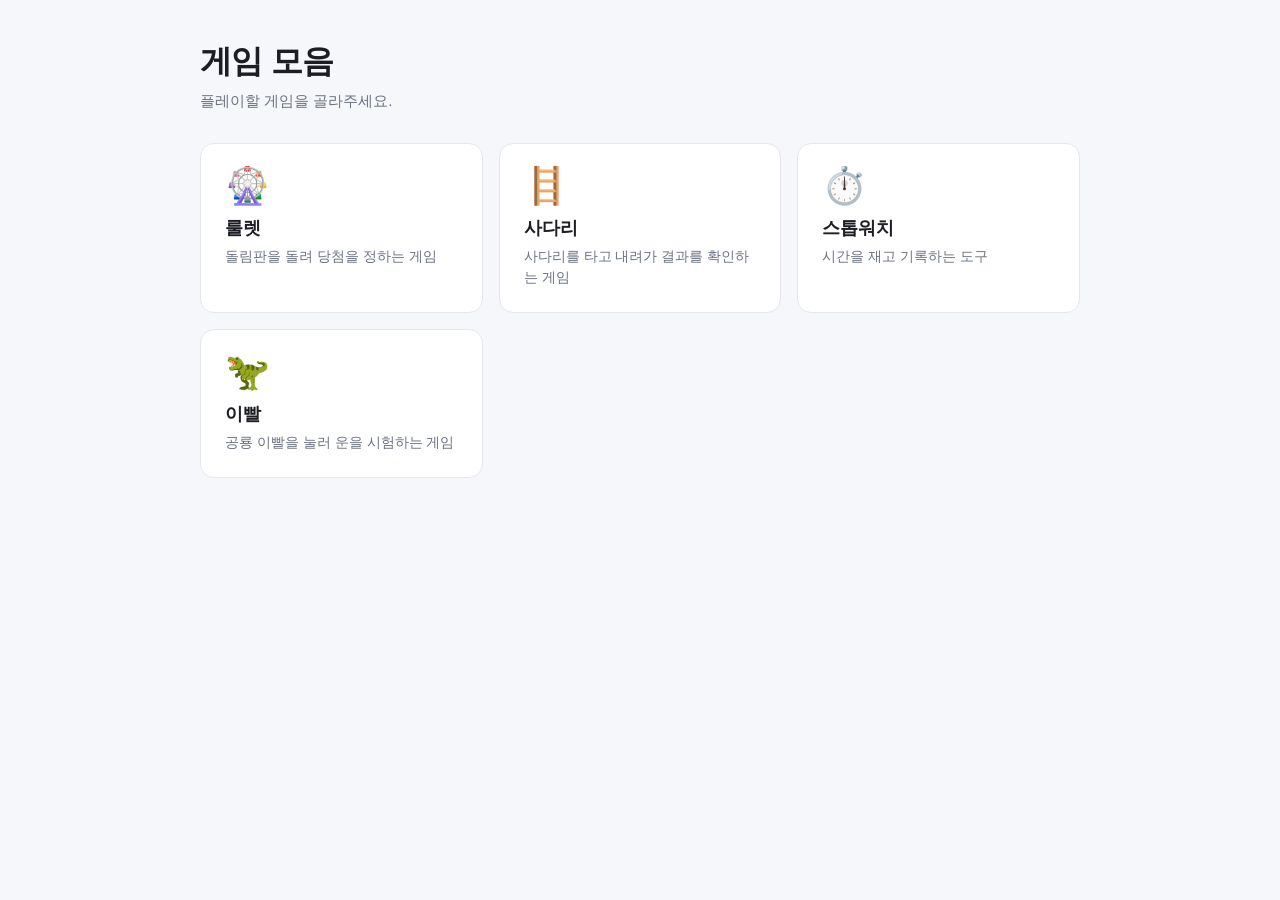
==== index.html @ 9bcd7076 "게임 모음 프로젝트 초기 구조 - 허브 페이지(index.html)와 게임 매니페스트(games.js) 추가 - 룰렛 / 사다리 / 스톱워치 / 이빨 게임 폴더 스켈레톤 생성 - " ====
<!DOCTYPE html>
<html lang="ko">
<head>
<meta charset="utf-8">
<meta name="viewport" content="width=device-width, initial-scale=1">
<title>게임 모음</title>
<style>
  :root {
    --bg: #f6f7fb;
    --card: #ffffff;
    --text: #1c1e24;
    --muted: #6b7280;
    --line: #e5e7eb;
    --accent: #4f46e5;
  }
  @media (prefers-color-scheme: dark) {
    :root {
      --bg: #14161a;
      --card: #1e2127;
      --text: #f2f3f5;
      --muted: #9ca3af;
      --line: #2e323a;
      --accent: #818cf8;
    }
  }
  * { box-sizing: border-box; }
  body {
    margin: 0;
    padding: 40px 20px 64px;
    background: var(--bg);
    color: var(--text);
    font-family: -apple-system, BlinkMacSystemFont, "Apple SD Gothic Neo",
                 "Pretendard", "Noto Sans KR", sans-serif;
  }
  .wrap { max-width: 880px; margin: 0 auto; }
  h1 { font-size: 32px; margin: 0 0 8px; letter-spacing: -0.02em; }
  .sub { color: var(--muted); margin: 0 0 32px; font-size: 15px; }
  .grid {
    display: grid;
    grid-template-columns: repeat(auto-fill, minmax(220px, 1fr));
    gap: 16px;
  }
  .card {
    display: block;
    padding: 24px;
    background: var(--card);
    border: 1px solid var(--line);
    border-radius: 14px;
    text-decoration: none;
    color: inherit;
    transition: transform .15s ease, border-color .15s ease;
  }
  .card:hover { transform: translateY(-3px); border-color: var(--accent); }
  .emoji { font-size: 36px; line-height: 1; display: block; margin-bottom: 12px; }
  .title { font-size: 18px; font-weight: 600; margin-bottom: 6px; }
  .desc { font-size: 14px; color: var(--muted); line-height: 1.5; }
  .empty { color: var(--muted); font-size: 15px; }
</style>
</head>
<body>
  <div class="wrap">
    <h1>게임 모음</h1>
    <p class="sub">플레이할 게임을 골라주세요.</p>
    <div class="grid" id="grid"></div>
  </div>

  <script src="games.js"></script>
  <script>
    const grid = document.getElementById("grid");
    if (!GAMES.length) {
      grid.innerHTML = '<p class="empty">등록된 게임이 없습니다.</p>';
    } else {
      grid.innerHTML = GAMES.map(g => `
        <a class="card" href="${encodeURIComponent(g.dir)}/index.html">
          <span class="emoji">${g.emoji}</span>
          <div class="title">${g.title}</div>
          <div class="desc">${g.desc}</div>
        </a>
      `).join("");
    }
  </script>
</body>
</html>
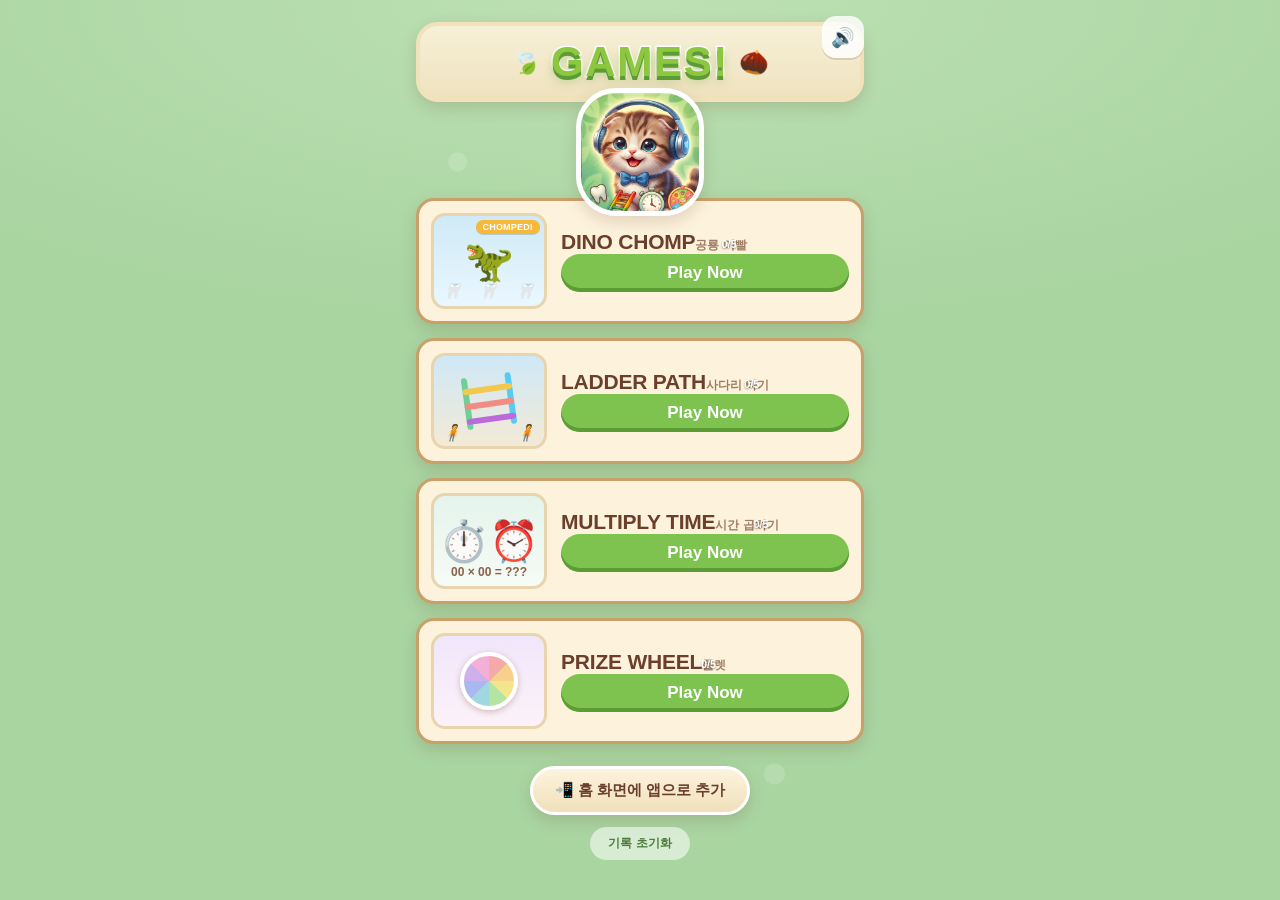
==== commit 1cd98b7b: "미니게임 4종과 메인 화면, 효과음, PWA 구성 추가 게임 - 이빨(DINO CHOMP): 제공된 입 벌림/다뭄 이미지를 배경으로 사용,   이빨 좌표는 이미지 기준 백분율 + " ====
--- a/index.html
+++ b/index.html
@@ -2,82 +2,45 @@
 <html lang="ko">
 <head>
 <meta charset="utf-8">
-<meta name="viewport" content="width=device-width, initial-scale=1">
-<title>게임 모음</title>
-<style>
-  :root {
-    --bg: #f6f7fb;
-    --card: #ffffff;
-    --text: #1c1e24;
-    --muted: #6b7280;
-    --line: #e5e7eb;
-    --accent: #4f46e5;
-  }
-  @media (prefers-color-scheme: dark) {
-    :root {
-      --bg: #14161a;
-      --card: #1e2127;
-      --text: #f2f3f5;
-      --muted: #9ca3af;
-      --line: #2e323a;
-      --accent: #818cf8;
-    }
-  }
-  * { box-sizing: border-box; }
-  body {
-    margin: 0;
-    padding: 40px 20px 64px;
-    background: var(--bg);
-    color: var(--text);
-    font-family: -apple-system, BlinkMacSystemFont, "Apple SD Gothic Neo",
-                 "Pretendard", "Noto Sans KR", sans-serif;
-  }
-  .wrap { max-width: 880px; margin: 0 auto; }
-  h1 { font-size: 32px; margin: 0 0 8px; letter-spacing: -0.02em; }
-  .sub { color: var(--muted); margin: 0 0 32px; font-size: 15px; }
-  .grid {
-    display: grid;
-    grid-template-columns: repeat(auto-fill, minmax(220px, 1fr));
-    gap: 16px;
-  }
-  .card {
-    display: block;
-    padding: 24px;
-    background: var(--card);
-    border: 1px solid var(--line);
-    border-radius: 14px;
-    text-decoration: none;
-    color: inherit;
-    transition: transform .15s ease, border-color .15s ease;
-  }
-  .card:hover { transform: translateY(-3px); border-color: var(--accent); }
-  .emoji { font-size: 36px; line-height: 1; display: block; margin-bottom: 12px; }
-  .title { font-size: 18px; font-weight: 600; margin-bottom: 6px; }
-  .desc { font-size: 14px; color: var(--muted); line-height: 1.5; }
-  .empty { color: var(--muted); font-size: 15px; }
-</style>
+<meta name="viewport" content="width=device-width, initial-scale=1, viewport-fit=cover">
+<meta name="theme-color" content="#a9d5a1">
+<meta name="description" content="공룡 이빨 · 사다리 타기 · 시간 곱하기 · 룰렛, 네 가지 복불복 미니게임">
+<title>GAMES!</title>
+
+<link rel="manifest" href="manifest.webmanifest">
+<link rel="icon" href="icons/icon-192.png">
+<link rel="apple-touch-icon" href="icons/apple-touch-icon.png">
+<meta name="apple-mobile-web-app-capable" content="yes">
+<meta name="apple-mobile-web-app-status-bar-style" content="default">
+<meta name="apple-mobile-web-app-title" content="GAMES!">
+<meta name="mobile-web-app-capable" content="yes">
+
+<link rel="stylesheet" href="shared/theme.css">
+<link rel="stylesheet" href="main.css">
 </head>
 <body>
-  <div class="wrap">
-    <h1>게임 모음</h1>
-    <p class="sub">플레이할 게임을 골라주세요.</p>
-    <div class="grid" id="grid"></div>
+  <div class="screen main" id="screen">
+    <div class="main__deco" aria-hidden="true"></div>
+
+    <h1 class="banner">
+      <span class="banner__leaf banner__leaf--l">🍃</span>
+      <span class="banner__text">GAMES!</span>
+      <span class="banner__leaf banner__leaf--r">🌰</span>
+    </h1>
+
+    <img class="mascot" src="앱아이콘.jpg" alt="헤드폰을 쓴 고양이 마스코트">
+
+    <main class="cards" id="cards"></main>
+
+    <footer class="main__foot">
+      <button class="install" id="install" type="button" hidden>📲 홈 화면에 앱으로 추가</button>
+      <button class="resetAll" id="resetAll" type="button">기록 초기화</button>
+    </footer>
   </div>
 
   <script src="games.js"></script>
-  <script>
-    const grid = document.getElementById("grid");
-    if (!GAMES.length) {
-      grid.innerHTML = '<p class="empty">등록된 게임이 없습니다.</p>';
-    } else {
-      grid.innerHTML = GAMES.map(g => `
-        <a class="card" href="${encodeURIComponent(g.dir)}/index.html">
-          <span class="emoji">${g.emoji}</span>
-          <div class="title">${g.title}</div>
-          <div class="desc">${g.desc}</div>
-        </a>
-      `).join("");
-    }
-  </script>
+  <script src="shared/progress.js"></script>
+  <script src="shared/sound.js"></script>
+  <script src="main.js"></script>
 </body>
 </html>
--- a/shared/theme.css
+++ b/shared/theme.css
@@ -0,0 +1,213 @@
+/* ===== 공통 디자인 토큰 =====
+   메인 선택화면·앱아이콘의 색감을 기준으로 정리한 값입니다.
+   배경 이미지를 교체하려면 각 게임 style.css의 --bg-image 만 바꾸면 됩니다. */
+
+:root {
+  /* 배경 */
+  --green-bg: #a9d5a1;
+  --green-bg-deep: #8fc686;
+  --cream: #fdf3dd;
+  --cream-deep: #f5e6c8;
+  --paper: #f7f4ee;
+
+  /* 파스텔 하늘 (스톱워치·룰렛 배경) */
+  --sky-1: #ffd9ec;
+  --sky-2: #d9c9f5;
+  --sky-3: #c5e4f7;
+  --sky-4: #ffe9d6;
+
+  /* 글자 */
+  --brown: #6b3f2a;
+  --brown-soft: #8a6047;
+  --white: #ffffff;
+
+  /* 버튼 */
+  --btn-green: #7ec24f;
+  --btn-green-deep: #5c9c35;
+  --btn-blue: #7b93d8;
+  --btn-blue-deep: #5c73bb;
+  --btn-pink: #f5a8c0;
+
+  /* 테두리 · 그림자 */
+  --line: #c9a06a;
+  --line-soft: #e4cfa8;
+  --shadow-sm: 0 2px 0 rgba(107, 63, 42, .18);
+  --shadow-md: 0 6px 16px rgba(107, 63, 42, .18);
+  --shadow-lg: 0 12px 32px rgba(107, 63, 42, .24);
+
+  /* 캐릭터 파스텔 팔레트 (사다리·룰렛 공용) */
+  --c1: #f6a9a9;
+  --c2: #f9cf8e;
+  --c3: #f4e58c;
+  --c4: #b5e3a0;
+  --c5: #9fd8e0;
+  --c6: #a9b8ef;
+  --c7: #cfb0ec;
+  --c8: #f3b0d6;
+  --c9: #d6c3a8;
+  --c10: #b8c9d9;
+
+  --radius: 18px;
+  --radius-lg: 26px;
+}
+
+* { box-sizing: border-box; -webkit-tap-highlight-color: transparent; }
+
+html, body {
+  margin: 0;
+  padding: 0;
+  height: 100%;
+}
+
+body {
+  font-family: "Apple SD Gothic Neo", -apple-system, BlinkMacSystemFont,
+               "Pretendard", "Noto Sans KR", "Malgun Gothic", sans-serif;
+  color: var(--brown);
+  overscroll-behavior: none;
+  user-select: none;
+}
+
+/* 세로형 화면 기준. 넓은 화면에서는 가운데 정렬된 폰 폭으로 고정 */
+.screen {
+  position: relative;
+  width: 100%;
+  max-width: 480px;
+  min-height: 100%;
+  margin: 0 auto;
+  overflow: hidden;
+}
+
+/* ===== 공통 버튼 ===== */
+.btn {
+  display: inline-flex;
+  align-items: center;
+  justify-content: center;
+  gap: 8px;
+  padding: 14px 26px;
+  border: none;
+  border-radius: 999px;
+  font-family: inherit;
+  font-size: 17px;
+  font-weight: 800;
+  color: var(--white);
+  background: var(--btn-green);
+  box-shadow: inset 0 -4px 0 rgba(0, 0, 0, .16), var(--shadow-sm);
+  cursor: pointer;
+  transition: transform .1s ease, filter .1s ease;
+}
+.btn:active { transform: translateY(3px); box-shadow: inset 0 -1px 0 rgba(0,0,0,.16); }
+.btn:disabled { filter: grayscale(.5) opacity(.6); cursor: default; }
+.btn--blue { background: var(--btn-blue); }
+.btn--ghost {
+  background: #e8eefb;
+  color: var(--btn-blue-deep);
+  box-shadow: inset 0 -4px 0 rgba(0,0,0,.08), var(--shadow-sm);
+}
+
+/* ===== 상단 바 (게임 화면 공통) ===== */
+.topbar {
+  position: relative;
+  z-index: 5;
+  display: flex;
+  align-items: center;
+  gap: 12px;
+  padding: 14px 16px;
+}
+.topbar__back {
+  display: grid;
+  place-items: center;
+  width: 42px;
+  height: 42px;
+  flex: 0 0 42px;
+  border-radius: 14px;
+  background: rgba(255, 255, 255, .82);
+  color: var(--brown);
+  font-size: 22px;
+  text-decoration: none;
+  box-shadow: var(--shadow-sm);
+}
+.topbar__title {
+  margin: 0;
+  font-size: 22px;
+  font-weight: 900;
+  letter-spacing: -.02em;
+}
+.topbar__sub {
+  margin: 0;
+  font-size: 12px;
+  font-weight: 700;
+  opacity: .7;
+}
+
+/* ===== 팝업 ===== */
+.popup {
+  position: absolute;
+  inset: 0;
+  z-index: 40;
+  display: grid;
+  place-items: center;
+  padding: 24px;
+  background: rgba(60, 35, 22, .45);
+  backdrop-filter: blur(3px);
+  opacity: 0;
+  pointer-events: none;
+  transition: opacity .25s ease;
+}
+.popup.is-open { opacity: 1; pointer-events: auto; }
+.popup__box {
+  width: 100%;
+  max-width: 320px;
+  padding: 28px 24px 24px;
+  border: 3px solid var(--line);
+  border-radius: var(--radius-lg);
+  background: var(--cream);
+  text-align: center;
+  box-shadow: var(--shadow-lg);
+  transform: scale(.85);
+  transition: transform .25s cubic-bezier(.2, 1.4, .5, 1);
+}
+.popup.is-open .popup__box { transform: scale(1); }
+.popup__emoji { font-size: 56px; line-height: 1; }
+.popup__title { margin: 12px 0 6px; font-size: 26px; font-weight: 900; }
+.popup__text { margin: 0 0 20px; font-size: 15px; font-weight: 600; color: var(--brown-soft); }
+
+/* 흔들림 · 팝 애니메이션 */
+@keyframes shake {
+  0%, 100% { transform: translate(0, 0) rotate(0); }
+  20% { transform: translate(-8px, 4px) rotate(-1.5deg); }
+  40% { transform: translate(7px, -3px) rotate(1.5deg); }
+  60% { transform: translate(-5px, 2px) rotate(-1deg); }
+  80% { transform: translate(4px, -2px) rotate(.8deg); }
+}
+@keyframes pop {
+  0% { transform: scale(.4); opacity: 0; }
+  70% { transform: scale(1.15); opacity: 1; }
+  100% { transform: scale(1); opacity: 1; }
+}
+@keyframes float {
+  0%, 100% { transform: translateY(0); }
+  50% { transform: translateY(-8px); }
+}
+
+@media (prefers-reduced-motion: reduce) {
+  * { animation-duration: .01ms !important; transition-duration: .01ms !important; }
+}
+
+/* ===== 효과음 토글 버튼 ===== */
+.sfxBtn {
+  position: absolute;
+  top: 16px;
+  right: 16px;
+  z-index: 30;
+  width: 42px;
+  height: 42px;
+  padding: 0;
+  border: none;
+  border-radius: 14px;
+  background: rgba(255, 255, 255, .82);
+  font-size: 19px;
+  line-height: 1;
+  cursor: pointer;
+  box-shadow: var(--shadow-sm);
+}
+.sfxBtn:active { transform: translateY(2px); }
--- a/main.css
+++ b/main.css
@@ -0,0 +1,276 @@
+/* ===== 메인 선택화면 ===== */
+
+body {
+  background:
+    radial-gradient(120% 60% at 50% 0%, #bde0b3 0%, transparent 60%),
+    var(--green-bg);
+}
+
+.main {
+  padding: 18px 16px calc(28px + env(safe-area-inset-bottom));
+  min-height: 100vh;
+}
+
+/* 은은한 잎사귀 패턴 */
+.main__deco {
+  position: absolute;
+  inset: 0;
+  pointer-events: none;
+  opacity: .3;
+  background-image:
+    radial-gradient(circle at 12% 18%, rgba(255,255,255,.55) 0 9px, transparent 10px),
+    radial-gradient(circle at 88% 30%, rgba(255,255,255,.45) 0 12px, transparent 13px),
+    radial-gradient(circle at 22% 72%, rgba(255,255,255,.4) 0 7px, transparent 8px),
+    radial-gradient(circle at 78% 86%, rgba(255,255,255,.5) 0 10px, transparent 11px);
+}
+
+/* ---- 타이틀 배너 ---- */
+.banner {
+  position: relative;
+  z-index: 2;
+  display: flex;
+  align-items: center;
+  justify-content: center;
+  gap: 10px;
+  margin: 4px 0 0;
+  padding: 12px 20px;
+  border: 4px solid #f2e2bc;
+  border-radius: 22px;
+  background: linear-gradient(#f7f0d8, #efe2bd);
+  box-shadow: var(--shadow-md);
+}
+.banner__text {
+  font-size: 42px;
+  font-weight: 900;
+  letter-spacing: .04em;
+  color: #8dc63f;
+  -webkit-text-stroke: 3px #ffffff;
+  paint-order: stroke fill;
+  text-shadow: 0 4px 0 #5c9c35, 0 6px 10px rgba(92, 156, 53, .35);
+}
+.banner__leaf { font-size: 24px; }
+.banner__leaf--l { transform: rotate(-18deg); }
+.banner__leaf--r { transform: rotate(14deg); }
+
+/* ---- 마스코트 ---- */
+.mascot {
+  position: relative;
+  z-index: 3;
+  display: block;
+  width: 128px;
+  height: 128px;
+  margin: -14px auto -34px;
+  object-fit: cover;
+  object-position: 50% 42%;
+  border: 5px solid #ffffff;
+  border-radius: 40px;
+  box-shadow: var(--shadow-md);
+  animation: float 3.4s ease-in-out infinite;
+}
+
+/* ---- 게임 카드 ---- */
+.cards {
+  position: relative;
+  z-index: 2;
+  display: flex;
+  flex-direction: column;
+  gap: 14px;
+  margin-top: 16px;
+}
+
+.card {
+  display: grid;
+  grid-template-columns: 116px 1fr;
+  gap: 14px;
+  align-items: center;
+  padding: 12px;
+  border: 3px solid var(--line);
+  border-radius: var(--radius);
+  background: var(--cream);
+  text-decoration: none;
+  color: inherit;
+  box-shadow: var(--shadow-md);
+  transition: transform .14s ease, box-shadow .14s ease;
+}
+.card:active { transform: translateY(3px) scale(.99); box-shadow: var(--shadow-sm); }
+
+.card__body { min-width: 0; }
+.card__title {
+  margin: 0 0 8px;
+  font-size: 21px;
+  font-weight: 900;
+  line-height: 1.1;
+  letter-spacing: -.01em;
+  color: #6b3f2a;
+}
+.card__ko {
+  font-size: 12px;
+  font-weight: 700;
+  color: var(--brown-soft);
+  opacity: .8;
+}
+
+/* 진행바 */
+.bar {
+  position: relative;
+  height: 20px;
+  margin: 8px 0 10px;
+  border-radius: 999px;
+  background: #b99a72;
+  box-shadow: inset 0 2px 4px rgba(0, 0, 0, .22);
+  overflow: hidden;
+}
+.bar__fill {
+  height: 100%;
+  border-radius: 999px;
+  background: linear-gradient(#a5df6a, #7ec24f);
+  box-shadow: inset 0 -3px 0 rgba(0, 0, 0, .12);
+  transition: width .45s cubic-bezier(.2, 1, .4, 1);
+}
+.bar__label {
+  position: absolute;
+  top: 50%;
+  right: 10px;
+  transform: translateY(-50%);
+  font-size: 11px;
+  font-weight: 800;
+  color: #fff;
+  text-shadow: 0 1px 2px rgba(0, 0, 0, .4);
+}
+
+.card__play {
+  display: block;
+  padding: 9px 0;
+  border-radius: 999px;
+  background: var(--btn-green);
+  box-shadow: inset 0 -4px 0 var(--btn-green-deep);
+  color: #fff;
+  font-size: 17px;
+  font-weight: 800;
+  text-align: center;
+}
+
+/* ---- 썸네일 ---- */
+.thumb {
+  position: relative;
+  display: grid;
+  place-items: center;
+  height: 96px;
+  border: 3px solid #e8d5ae;
+  border-radius: 14px;
+  overflow: hidden;
+  font-size: 40px;
+}
+.thumb--dino   { background: linear-gradient(#cfeaf6, #eaf7ff); }
+.thumb--ladder { background: linear-gradient(#cfe8f7, #f3ead6); }
+.thumb--watch  { background: linear-gradient(#e4f4ec, #f6fbf5); }
+.thumb--wheel  { background: linear-gradient(#efe6fb, #fdf2f8); }
+
+.thumb__tag {
+  position: absolute;
+  top: 4px;
+  right: 4px;
+  padding: 2px 7px;
+  border-radius: 8px;
+  background: #f6b93b;
+  color: #fff;
+  font-size: 9px;
+  font-weight: 900;
+  letter-spacing: .02em;
+  box-shadow: 0 1px 0 rgba(0,0,0,.15);
+}
+.thumb__teeth {
+  position: absolute;
+  inset: auto 0 6px;
+  display: flex;
+  justify-content: space-around;
+  font-size: 15px;
+}
+
+/* 미니 사다리 */
+.miniLadder {
+  position: relative;
+  width: 62px;
+  height: 52px;
+  transform: rotate(-8deg);
+}
+.miniLadder i {
+  position: absolute;
+  border-radius: 3px;
+  background: #f28b82;
+}
+.miniLadder i:nth-child(1) { left: 6px;  top: 0; width: 6px; height: 100%; background: #6fcf97; }
+.miniLadder i:nth-child(2) { right: 6px; top: 0; width: 6px; height: 100%; background: #56ccf2; }
+.miniLadder i:nth-child(3) { left: 6px; top: 22%; width: calc(100% - 12px); height: 6px; background: #f2c94c; }
+.miniLadder i:nth-child(4) { left: 6px; top: 50%; width: calc(100% - 12px); height: 6px; background: #f28b82; }
+.miniLadder i:nth-child(5) { left: 6px; top: 78%; width: calc(100% - 12px); height: 6px; background: #bb6bd9; }
+.thumb__pins {
+  position: absolute;
+  inset: auto 8px 4px;
+  display: flex;
+  justify-content: space-between;
+  font-size: 16px;
+}
+
+/* 미니 스톱워치 */
+.thumb__eq {
+  position: absolute;
+  inset: auto 0 7px;
+  font-size: 12px;
+  font-weight: 900;
+  color: var(--brown-soft);
+  text-align: center;
+}
+
+/* 미니 룰렛 */
+.miniWheel {
+  width: 58px;
+  height: 58px;
+  border-radius: 50%;
+  border: 4px solid #fff;
+  box-shadow: 0 2px 6px rgba(107, 63, 42, .3);
+  background: conic-gradient(
+    var(--c1) 0 45deg, var(--c2) 45deg 90deg, var(--c3) 90deg 135deg,
+    var(--c4) 135deg 180deg, var(--c5) 180deg 225deg, var(--c6) 225deg 270deg,
+    var(--c7) 270deg 315deg, var(--c8) 315deg 360deg);
+  animation: spinSlow 9s linear infinite;
+}
+@keyframes spinSlow { to { transform: rotate(360deg); } }
+
+/* ---- 하단 ---- */
+.main__foot {
+  position: relative;
+  z-index: 2;
+  margin-top: 22px;
+  text-align: center;
+}
+.resetAll {
+  padding: 8px 18px;
+  border: none;
+  border-radius: 999px;
+  background: rgba(255, 255, 255, .55);
+  color: #4e7a3c;
+  font-family: inherit;
+  font-size: 12px;
+  font-weight: 800;
+  cursor: pointer;
+}
+.resetAll:active { transform: translateY(2px); }
+
+/* 앱 설치 버튼 (안드로이드 크롬에서 설치 가능할 때만 나타납니다) */
+.install {
+  display: block;
+  margin: 0 auto 12px;
+  padding: 12px 22px;
+  border: 3px solid #fff;
+  border-radius: 999px;
+  background: linear-gradient(#fdf3dd, #f0e0bb);
+  color: #6b3f2a;
+  font-family: inherit;
+  font-size: 15px;
+  font-weight: 800;
+  cursor: pointer;
+  box-shadow: var(--shadow-md);
+  animation: float 2.6s ease-in-out infinite;
+}
+.install:active { transform: translateY(3px); }
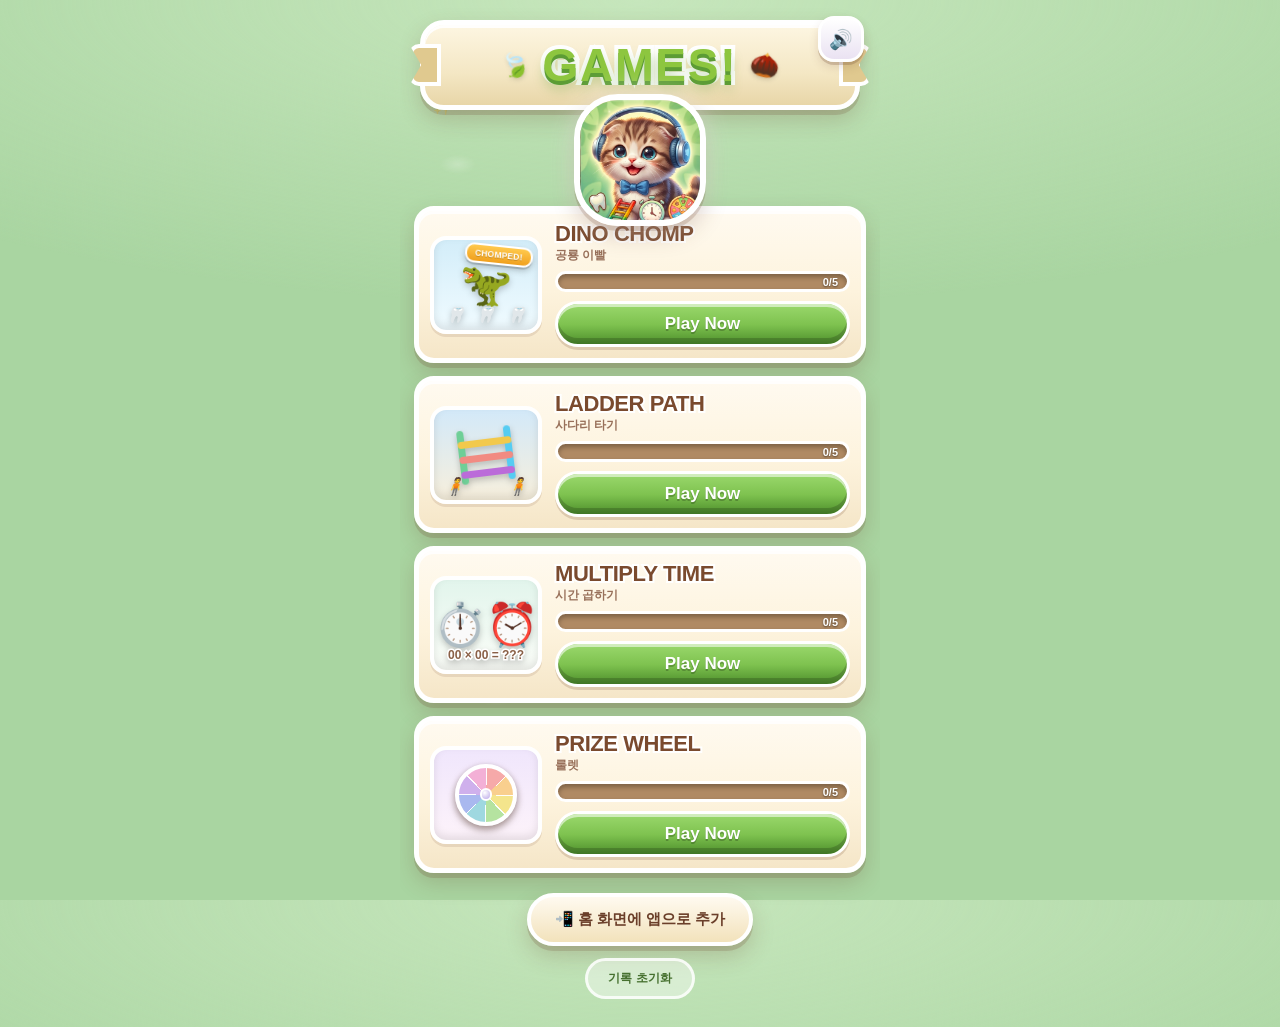
==== commit 54f414f6: "전 화면 디자인 완성도 보완 참고 이미지의 특징을 공통 규칙으로 정리하고 네 게임에 일괄 적용했다. 두꺼운 흰 테두리, 젤리 광택, 두 겹 그림자, 흰 외곽선을 두른 사탕 글씨. " ====
--- a/index.html
+++ b/index.html
@@ -41,6 +41,7 @@
   <script src="games.js"></script>
   <script src="shared/progress.js"></script>
   <script src="shared/sound.js"></script>
+  <script src="shared/fx.js"></script>
   <script src="main.js"></script>
 </body>
 </html>
--- a/shared/theme.css
+++ b/shared/theme.css
@@ -1,6 +1,9 @@
-/* ===== 공통 디자인 토큰 =====
-   메인 선택화면·앱아이콘의 색감을 기준으로 정리한 값입니다.
-   배경 이미지를 교체하려면 각 게임 style.css의 --bg-image 만 바꾸면 됩니다. */
+/* ===== 공통 디자인 시스템 =====
+   참고 이미지의 특징을 규칙으로 정리한 것입니다.
+     1) 모든 요소에 두꺼운 흰 테두리
+     2) 젤리처럼 안쪽 위는 밝고 아래는 어두운 입체감
+     3) 글자는 흰 외곽선 + 색 채움 + 아래로 떨어지는 그림자
+     4) 그림자는 흐린 것 하나가 아니라, 단단한 것 + 부드러운 것 두 겹 */
 
 :root {
   /* 배경 */
@@ -8,9 +11,9 @@
   --green-bg-deep: #8fc686;
   --cream: #fdf3dd;
   --cream-deep: #f5e6c8;
-  --paper: #f7f4ee;
-
-  /* 파스텔 하늘 (스톱워치·룰렛 배경) */
+  --paper: #f9f5ec;
+
+  /* 파스텔 하늘 */
   --sky-1: #ffd9ec;
   --sky-2: #d9c9f5;
   --sky-3: #c5e4f7;
@@ -18,46 +21,41 @@
 
   /* 글자 */
   --brown: #6b3f2a;
-  --brown-soft: #8a6047;
+  --brown-soft: #98705a;
   --white: #ffffff;
 
   /* 버튼 */
   --btn-green: #7ec24f;
-  --btn-green-deep: #5c9c35;
+  --btn-green-deep: #4e8f2c;
   --btn-blue: #7b93d8;
-  --btn-blue-deep: #5c73bb;
+  --btn-blue-deep: #4f66ad;
   --btn-pink: #f5a8c0;
+  --btn-pink-deep: #d4738f;
+  --btn-red: #e35b4c;
+  --btn-red-deep: #a83226;
 
   /* 테두리 · 그림자 */
-  --line: #c9a06a;
-  --line-soft: #e4cfa8;
-  --shadow-sm: 0 2px 0 rgba(107, 63, 42, .18);
-  --shadow-md: 0 6px 16px rgba(107, 63, 42, .18);
-  --shadow-lg: 0 12px 32px rgba(107, 63, 42, .24);
-
-  /* 캐릭터 파스텔 팔레트 (사다리·룰렛 공용) */
-  --c1: #f6a9a9;
-  --c2: #f9cf8e;
-  --c3: #f4e58c;
-  --c4: #b5e3a0;
-  --c5: #9fd8e0;
-  --c6: #a9b8ef;
-  --c7: #cfb0ec;
-  --c8: #f3b0d6;
-  --c9: #d6c3a8;
-  --c10: #b8c9d9;
-
-  --radius: 18px;
-  --radius-lg: 26px;
+  --line: #d8ab72;
+  --line-soft: #ecd9b4;
+
+  /* 두 겹 그림자 — 단단한 아래턱 + 퍼지는 안개 */
+  --drop-sm: 0 3px 0 rgba(107, 63, 42, .22), 0 5px 10px rgba(107, 63, 42, .16);
+  --drop-md: 0 5px 0 rgba(107, 63, 42, .18), 0 10px 22px rgba(107, 63, 42, .22);
+  --drop-lg: 0 8px 0 rgba(107, 63, 42, .16), 0 20px 44px rgba(107, 63, 42, .3);
+
+  /* 젤리 광택 — 버튼 안쪽에 겹쳐 쓰는 값 */
+  --gloss: inset 0 3px 0 rgba(255, 255, 255, .55), inset 0 -6px 0 rgba(0, 0, 0, .18);
+
+  /* 캐릭터 파스텔 팔레트 */
+  --c1: #f6a9a9; --c2: #f9cf8e; --c3: #f4e58c; --c4: #b5e3a0; --c5: #9fd8e0;
+  --c6: #a9b8ef; --c7: #cfb0ec; --c8: #f3b0d6; --c9: #d6c3a8; --c10: #b8c9d9;
+
+  --radius: 20px;
+  --radius-lg: 28px;
 }
 
 * { box-sizing: border-box; -webkit-tap-highlight-color: transparent; }
-
-html, body {
-  margin: 0;
-  padding: 0;
-  height: 100%;
-}
+html, body { margin: 0; padding: 0; height: 100%; }
 
 body {
   font-family: "Apple SD Gothic Neo", -apple-system, BlinkMacSystemFont,
@@ -67,7 +65,6 @@
   user-select: none;
 }
 
-/* 세로형 화면 기준. 넓은 화면에서는 가운데 정렬된 폰 폭으로 고정 */
 .screen {
   position: relative;
   width: 100%;
@@ -77,34 +74,78 @@
   overflow: hidden;
 }
 
-/* ===== 공통 버튼 ===== */
+/* ===== 사탕 글씨 =====
+   흰 외곽선을 글자 뒤로 돌리고(paint-order), 아래로 단단한 그림자를 답니다. */
+.candy {
+  -webkit-text-stroke: 6px var(--white);
+  paint-order: stroke fill;
+  text-shadow:
+    0 3px 0 var(--stroke2, rgba(0, 0, 0, .18)),
+    0 6px 12px rgba(107, 63, 42, .28);
+}
+
+/* ===== 젤리 버튼 ===== */
 .btn {
+  position: relative;
   display: inline-flex;
   align-items: center;
   justify-content: center;
   gap: 8px;
-  padding: 14px 26px;
-  border: none;
+  padding: 15px 28px;
+  border: 4px solid var(--white);
   border-radius: 999px;
   font-family: inherit;
   font-size: 17px;
-  font-weight: 800;
+  font-weight: 900;
+  letter-spacing: -.01em;
   color: var(--white);
-  background: var(--btn-green);
-  box-shadow: inset 0 -4px 0 rgba(0, 0, 0, .16), var(--shadow-sm);
+  background: linear-gradient(180deg, #9ad86c 0%, var(--btn-green) 52%, var(--btn-green-deep) 100%);
+  box-shadow: var(--gloss), var(--drop-md);
+  text-shadow: 0 2px 0 rgba(0, 0, 0, .22);
   cursor: pointer;
-  transition: transform .1s ease, filter .1s ease;
-}
-.btn:active { transform: translateY(3px); box-shadow: inset 0 -1px 0 rgba(0,0,0,.16); }
-.btn:disabled { filter: grayscale(.5) opacity(.6); cursor: default; }
-.btn--blue { background: var(--btn-blue); }
+  transition: transform .12s cubic-bezier(.2, 1.4, .5, 1), filter .12s ease;
+}
+/* 위쪽에 얹히는 하이라이트 — 젤리 느낌의 핵심입니다 */
+.btn::before {
+  content: "";
+  position: absolute;
+  left: 12%;
+  right: 12%;
+  top: 5px;
+  height: 34%;
+  border-radius: 999px;
+  background: linear-gradient(rgba(255, 255, 255, .6), rgba(255, 255, 255, 0));
+  pointer-events: none;
+}
+.btn:active { transform: translateY(5px); box-shadow: var(--gloss), 0 1px 0 rgba(107,63,42,.22); }
+.btn:disabled { filter: grayscale(.55) opacity(.55); cursor: default; }
+
+.btn--blue {
+  background: linear-gradient(180deg, #a3b6ee 0%, var(--btn-blue) 52%, var(--btn-blue-deep) 100%);
+}
+.btn--pink {
+  background: linear-gradient(180deg, #ffc4d6 0%, var(--btn-pink) 52%, var(--btn-pink-deep) 100%);
+}
+.btn--red {
+  background: linear-gradient(180deg, #f5877a 0%, var(--btn-red) 52%, var(--btn-red-deep) 100%);
+}
 .btn--ghost {
-  background: #e8eefb;
+  background: linear-gradient(180deg, #ffffff 0%, #eef2fb 52%, #d5ddf0 100%);
   color: var(--btn-blue-deep);
-  box-shadow: inset 0 -4px 0 rgba(0,0,0,.08), var(--shadow-sm);
-}
-
-/* ===== 상단 바 (게임 화면 공통) ===== */
+  text-shadow: 0 1px 0 rgba(255, 255, 255, .9);
+  box-shadow: inset 0 3px 0 rgba(255,255,255,.9), inset 0 -5px 0 rgba(120,140,190,.28), var(--drop-md);
+}
+
+/* ===== 패널 · 카드 ===== */
+.panel {
+  position: relative;
+  border: 4px solid var(--white);
+  border-radius: var(--radius);
+  background: linear-gradient(180deg, #fffaf0, var(--cream-deep));
+  box-shadow: inset 0 2px 0 rgba(255,255,255,.9), var(--drop-md);
+}
+
+/* ===== 상단 바 ===== */
 .topbar {
   position: relative;
   z-index: 5;
@@ -116,28 +157,42 @@
 .topbar__back {
   display: grid;
   place-items: center;
-  width: 42px;
-  height: 42px;
-  flex: 0 0 42px;
-  border-radius: 14px;
-  background: rgba(255, 255, 255, .82);
+  width: 46px;
+  height: 46px;
+  flex: 0 0 46px;
+  border: 3px solid var(--white);
+  border-radius: 16px;
+  background: linear-gradient(180deg, #ffffff, #eae2f2);
   color: var(--brown);
   font-size: 22px;
+  font-weight: 900;
   text-decoration: none;
-  box-shadow: var(--shadow-sm);
-}
-.topbar__title {
-  margin: 0;
-  font-size: 22px;
-  font-weight: 900;
-  letter-spacing: -.02em;
-}
-.topbar__sub {
-  margin: 0;
-  font-size: 12px;
-  font-weight: 700;
-  opacity: .7;
-}
+  box-shadow: var(--drop-sm);
+  transition: transform .12s ease;
+}
+.topbar__back:active { transform: translateY(3px); }
+.topbar__title { margin: 0; font-size: 23px; font-weight: 900; letter-spacing: -.02em; }
+.topbar__sub { margin: 1px 0 0; font-size: 12px; font-weight: 800; opacity: .72; }
+
+/* ===== 효과음 토글 ===== */
+.sfxBtn {
+  position: absolute;
+  top: 16px;
+  right: 16px;
+  z-index: 30;
+  width: 46px;
+  height: 46px;
+  padding: 0;
+  border: 3px solid var(--white);
+  border-radius: 16px;
+  background: linear-gradient(180deg, #ffffff, #eae2f2);
+  font-size: 19px;
+  line-height: 1;
+  cursor: pointer;
+  box-shadow: var(--drop-sm);
+  transition: transform .12s ease;
+}
+.sfxBtn:active { transform: translateY(3px); }
 
 /* ===== 팝업 ===== */
 .popup {
@@ -147,67 +202,119 @@
   display: grid;
   place-items: center;
   padding: 24px;
-  background: rgba(60, 35, 22, .45);
-  backdrop-filter: blur(3px);
+  background: rgba(60, 35, 22, .5);
+  backdrop-filter: blur(4px);
   opacity: 0;
   pointer-events: none;
   transition: opacity .25s ease;
 }
 .popup.is-open { opacity: 1; pointer-events: auto; }
+
 .popup__box {
+  position: relative;
   width: 100%;
-  max-width: 320px;
-  padding: 28px 24px 24px;
-  border: 3px solid var(--line);
+  max-width: 330px;
+  padding: 30px 24px 24px;
+  border: 5px solid var(--white);
   border-radius: var(--radius-lg);
-  background: var(--cream);
+  background: linear-gradient(180deg, #fffaf0 0%, var(--cream) 55%, var(--cream-deep) 100%);
   text-align: center;
-  box-shadow: var(--shadow-lg);
-  transform: scale(.85);
-  transition: transform .25s cubic-bezier(.2, 1.4, .5, 1);
-}
-.popup.is-open .popup__box { transform: scale(1); }
-.popup__emoji { font-size: 56px; line-height: 1; }
-.popup__title { margin: 12px 0 6px; font-size: 26px; font-weight: 900; }
-.popup__text { margin: 0 0 20px; font-size: 15px; font-weight: 600; color: var(--brown-soft); }
-
-/* 흔들림 · 팝 애니메이션 */
+  box-shadow: inset 0 3px 0 rgba(255,255,255,.9), var(--drop-lg);
+  transform: scale(.8) translateY(14px);
+  transition: transform .32s cubic-bezier(.2, 1.5, .45, 1);
+}
+.popup.is-open .popup__box { transform: scale(1) translateY(0); }
+
+/* 팝업 둘레의 점선 장식 */
+.popup__box::after {
+  content: "";
+  position: absolute;
+  inset: 7px;
+  border: 2px dashed rgba(216, 171, 114, .5);
+  border-radius: calc(var(--radius-lg) - 8px);
+  pointer-events: none;
+}
+.popup__emoji {
+  font-size: 62px;
+  line-height: 1;
+  filter: drop-shadow(0 6px 8px rgba(107, 63, 42, .3));
+  animation: bounceIn .5s cubic-bezier(.2, 1.6, .4, 1);
+}
+.popup__title {
+  margin: 12px 0 6px;
+  font-size: 28px;
+  font-weight: 900;
+  color: #e2699a;
+  -webkit-text-stroke: 5px var(--white);
+  paint-order: stroke fill;
+  text-shadow: 0 3px 0 rgba(226, 105, 154, .28);
+}
+.popup__text { margin: 0 0 20px; font-size: 15px; font-weight: 700; color: var(--brown-soft); line-height: 1.5; }
+.popup__home {
+  display: block;
+  margin-top: 14px;
+  font-size: 13px;
+  font-weight: 800;
+  color: var(--brown-soft);
+  text-decoration: none;
+  opacity: .85;
+}
+
+/* ===== 반짝임 장식 ===== */
+.twinkle {
+  position: absolute;
+  pointer-events: none;
+  animation: twinkle 2.6s ease-in-out infinite;
+}
+@keyframes twinkle {
+  0%, 100% { opacity: .25; transform: scale(.8) rotate(0deg); }
+  50% { opacity: 1; transform: scale(1.15) rotate(18deg); }
+}
+
+/* ===== 공통 애니메이션 ===== */
 @keyframes shake {
   0%, 100% { transform: translate(0, 0) rotate(0); }
-  20% { transform: translate(-8px, 4px) rotate(-1.5deg); }
-  40% { transform: translate(7px, -3px) rotate(1.5deg); }
-  60% { transform: translate(-5px, 2px) rotate(-1deg); }
-  80% { transform: translate(4px, -2px) rotate(.8deg); }
+  20% { transform: translate(-9px, 5px) rotate(-1.8deg); }
+  40% { transform: translate(8px, -4px) rotate(1.8deg); }
+  60% { transform: translate(-6px, 3px) rotate(-1.2deg); }
+  80% { transform: translate(5px, -2px) rotate(.9deg); }
 }
 @keyframes pop {
   0% { transform: scale(.4); opacity: 0; }
-  70% { transform: scale(1.15); opacity: 1; }
+  70% { transform: scale(1.18); opacity: 1; }
   100% { transform: scale(1); opacity: 1; }
+}
+@keyframes bounceIn {
+  0% { transform: scale(.3) translateY(20px); opacity: 0; }
+  55% { transform: scale(1.2) translateY(-6px); opacity: 1; }
+  75% { transform: scale(.94) translateY(2px); }
+  100% { transform: scale(1) translateY(0); }
 }
 @keyframes float {
   0%, 100% { transform: translateY(0); }
-  50% { transform: translateY(-8px); }
+  50% { transform: translateY(-9px); }
+}
+@keyframes wobble {
+  0%, 100% { transform: rotate(-2.5deg); }
+  50% { transform: rotate(2.5deg); }
 }
 
 @media (prefers-reduced-motion: reduce) {
   * { animation-duration: .01ms !important; transition-duration: .01ms !important; }
 }
 
-/* ===== 효과음 토글 버튼 ===== */
-.sfxBtn {
-  position: absolute;
-  top: 16px;
-  right: 16px;
-  z-index: 30;
-  width: 42px;
-  height: 42px;
-  padding: 0;
-  border: none;
-  border-radius: 14px;
-  background: rgba(255, 255, 255, .82);
-  font-size: 19px;
-  line-height: 1;
-  cursor: pointer;
-  box-shadow: var(--shadow-sm);
-}
-.sfxBtn:active { transform: translateY(2px); }
+/* ===== 색종이 ===== */
+.fxLayer { position: absolute; inset: 0; z-index: 45; pointer-events: none; overflow: hidden; }
+.fxBit {
+  position: absolute;
+  display: block;
+  opacity: 0;
+  animation-name: confetti;
+  animation-timing-function: cubic-bezier(.15, .6, .5, 1);
+  animation-fill-mode: forwards;
+}
+@keyframes confetti {
+  0%   { opacity: 1; transform: translate(-50%, -50%) rotate(0deg) scale(.5); }
+  15%  { opacity: 1; transform: translate(calc(-50% + var(--dx) * .45), calc(-50% + var(--dy) * -.25)) rotate(calc(var(--rot) * .3)) scale(1.1); }
+  100% { opacity: 0; transform: translate(calc(-50% + var(--dx)), calc(-50% + var(--dy))) rotate(var(--rot)) scale(.85); }
+}
--- a/main.css
+++ b/main.css
@@ -2,26 +2,27 @@
 
 body {
   background:
-    radial-gradient(120% 60% at 50% 0%, #bde0b3 0%, transparent 60%),
+    radial-gradient(130% 55% at 50% 0%, #c6e6bc 0%, transparent 62%),
     var(--green-bg);
 }
 
 .main {
-  padding: 18px 16px calc(28px + env(safe-area-inset-bottom));
+  padding: 16px 14px calc(28px + env(safe-area-inset-bottom));
   min-height: 100vh;
 }
 
-/* 은은한 잎사귀 패턴 */
+/* 은은한 잎사귀 얼룩 */
 .main__deco {
   position: absolute;
   inset: 0;
   pointer-events: none;
-  opacity: .3;
+  opacity: .35;
   background-image:
-    radial-gradient(circle at 12% 18%, rgba(255,255,255,.55) 0 9px, transparent 10px),
-    radial-gradient(circle at 88% 30%, rgba(255,255,255,.45) 0 12px, transparent 13px),
-    radial-gradient(circle at 22% 72%, rgba(255,255,255,.4) 0 7px, transparent 8px),
-    radial-gradient(circle at 78% 86%, rgba(255,255,255,.5) 0 10px, transparent 11px);
+    radial-gradient(ellipse 26px 14px at 12% 16%, rgba(255,255,255,.6), transparent 70%),
+    radial-gradient(ellipse 32px 18px at 88% 28%, rgba(255,255,255,.5), transparent 70%),
+    radial-gradient(ellipse 22px 12px at 20% 68%, rgba(255,255,255,.45), transparent 70%),
+    radial-gradient(ellipse 30px 16px at 80% 84%, rgba(255,255,255,.55), transparent 70%),
+    radial-gradient(ellipse 24px 13px at 50% 42%, rgba(255,255,255,.35), transparent 70%);
 }
 
 /* ---- 타이틀 배너 ---- */
@@ -31,24 +32,40 @@
   display: flex;
   align-items: center;
   justify-content: center;
-  gap: 10px;
-  margin: 4px 0 0;
-  padding: 12px 20px;
-  border: 4px solid #f2e2bc;
-  border-radius: 22px;
-  background: linear-gradient(#f7f0d8, #efe2bd);
-  box-shadow: var(--shadow-md);
-}
+  gap: 12px;
+  margin: 4px 6px 0;
+  padding: 13px 22px;
+  border: 5px solid #ffffff;
+  border-radius: 24px;
+  background: linear-gradient(180deg, #fdf6e2 0%, #f4e7c4 60%, #e8d6a8 100%);
+  box-shadow: inset 0 3px 0 rgba(255,255,255,.9), var(--drop-md);
+}
+/* 배너 양쪽에 붙는 리본 꼬리 */
+.banner::before,
+.banner::after {
+  content: "";
+  position: absolute;
+  top: 50%;
+  width: 24px;
+  height: 34px;
+  background: #e0c98f;
+  border: 4px solid #fff;
+  transform: translateY(-50%);
+  z-index: -1;
+}
+.banner::before { left: -16px; border-radius: 10px 0 0 10px; clip-path: polygon(0 0, 100% 0, 100% 100%, 0 100%, 38% 50%); }
+.banner::after  { right: -16px; border-radius: 0 10px 10px 0; clip-path: polygon(0 0, 100% 0, 62% 50%, 100% 100%, 0 100%); }
+
 .banner__text {
-  font-size: 42px;
+  font-size: clamp(36px, 11vw, 46px);
   font-weight: 900;
   letter-spacing: .04em;
   color: #8dc63f;
-  -webkit-text-stroke: 3px #ffffff;
+  -webkit-text-stroke: 8px #ffffff;
   paint-order: stroke fill;
-  text-shadow: 0 4px 0 #5c9c35, 0 6px 10px rgba(92, 156, 53, .35);
-}
-.banner__leaf { font-size: 24px; }
+  text-shadow: 0 4px 0 #5c9c35, 0 8px 12px rgba(92, 156, 53, .4);
+}
+.banner__leaf { font-size: 24px; filter: drop-shadow(0 2px 2px rgba(0,0,0,.15)); }
 .banner__leaf--l { transform: rotate(-18deg); }
 .banner__leaf--r { transform: rotate(14deg); }
 
@@ -57,14 +74,14 @@
   position: relative;
   z-index: 3;
   display: block;
-  width: 128px;
-  height: 128px;
-  margin: -14px auto -34px;
+  width: 132px;
+  height: 132px;
+  margin: -16px auto -36px;
   object-fit: cover;
   object-position: 50% 42%;
-  border: 5px solid #ffffff;
-  border-radius: 40px;
-  box-shadow: var(--shadow-md);
+  border: 6px solid #ffffff;
+  border-radius: 44px;
+  box-shadow: var(--drop-md), 0 0 26px rgba(255, 255, 255, .55);
   animation: float 3.4s ease-in-out infinite;
 }
 
@@ -74,80 +91,85 @@
   z-index: 2;
   display: flex;
   flex-direction: column;
-  gap: 14px;
+  gap: 13px;
   margin-top: 16px;
 }
 
 .card {
+  position: relative;
   display: grid;
-  grid-template-columns: 116px 1fr;
-  gap: 14px;
+  grid-template-columns: 112px 1fr;
+  gap: 13px;
   align-items: center;
-  padding: 12px;
-  border: 3px solid var(--line);
+  padding: 11px;
+  border: 5px solid #ffffff;
   border-radius: var(--radius);
-  background: var(--cream);
+  background: linear-gradient(180deg, #fffaf0 0%, var(--cream) 55%, var(--cream-deep) 100%);
   text-decoration: none;
   color: inherit;
-  box-shadow: var(--shadow-md);
-  transition: transform .14s ease, box-shadow .14s ease;
-}
-.card:active { transform: translateY(3px) scale(.99); box-shadow: var(--shadow-sm); }
+  box-shadow: inset 0 3px 0 rgba(255,255,255,.9), var(--drop-md);
+  transition: transform .15s cubic-bezier(.2, 1.4, .5, 1), box-shadow .15s ease;
+}
+.card:active { transform: translateY(5px) scale(.99); box-shadow: inset 0 3px 0 rgba(255,255,255,.9), var(--drop-sm); }
 
 .card__body { min-width: 0; }
 .card__title {
-  margin: 0 0 8px;
-  font-size: 21px;
-  font-weight: 900;
-  line-height: 1.1;
-  letter-spacing: -.01em;
-  color: #6b3f2a;
-}
-.card__ko {
-  font-size: 12px;
-  font-weight: 700;
-  color: var(--brown-soft);
-  opacity: .8;
-}
+  display: block;
+  margin-bottom: 2px;
+  font-size: 22px;
+  font-weight: 900;
+  line-height: 1.05;
+  letter-spacing: -.02em;
+  color: #7a4a2e;
+  -webkit-text-stroke: 4px #fff;
+  paint-order: stroke fill;
+}
+.card__ko { display: block; font-size: 12px; font-weight: 800; color: var(--brown-soft); }
 
 /* 진행바 */
 .bar {
   position: relative;
-  height: 20px;
-  margin: 8px 0 10px;
-  border-radius: 999px;
-  background: #b99a72;
-  box-shadow: inset 0 2px 4px rgba(0, 0, 0, .22);
+  display: block;
+  height: 21px;
+  margin: 7px 0 9px;
+  border: 3px solid #fff;
+  border-radius: 999px;
+  background: #b08a63;
+  box-shadow: inset 0 3px 5px rgba(0, 0, 0, .3);
   overflow: hidden;
 }
 .bar__fill {
+  display: block;
   height: 100%;
   border-radius: 999px;
-  background: linear-gradient(#a5df6a, #7ec24f);
-  box-shadow: inset 0 -3px 0 rgba(0, 0, 0, .12);
-  transition: width .45s cubic-bezier(.2, 1, .4, 1);
+  background: linear-gradient(180deg, #c3ef86, #7ec24f 55%, #5f9f36);
+  box-shadow: inset 0 2px 0 rgba(255, 255, 255, .55);
+  transition: width .5s cubic-bezier(.2, 1, .4, 1);
 }
 .bar__label {
   position: absolute;
   top: 50%;
-  right: 10px;
+  right: 9px;
   transform: translateY(-50%);
   font-size: 11px;
-  font-weight: 800;
+  font-weight: 900;
   color: #fff;
-  text-shadow: 0 1px 2px rgba(0, 0, 0, .4);
+  text-shadow: 0 1px 2px rgba(0, 0, 0, .55);
 }
 
 .card__play {
-  display: block;
-  padding: 9px 0;
-  border-radius: 999px;
-  background: var(--btn-green);
-  box-shadow: inset 0 -4px 0 var(--btn-green-deep);
+  position: relative;
+  display: block;
+  padding: 10px 0;
+  border: 3px solid #fff;
+  border-radius: 999px;
+  background: linear-gradient(180deg, #9ad86c 0%, var(--btn-green) 52%, var(--btn-green-deep) 100%);
+  box-shadow: var(--gloss), 0 3px 0 rgba(107, 63, 42, .18);
   color: #fff;
   font-size: 17px;
-  font-weight: 800;
+  font-weight: 900;
   text-align: center;
+  text-shadow: 0 2px 0 rgba(0, 0, 0, .22);
 }
 
 /* ---- 썸네일 ---- */
@@ -155,33 +177,38 @@
   position: relative;
   display: grid;
   place-items: center;
-  height: 96px;
-  border: 3px solid #e8d5ae;
-  border-radius: 14px;
+  height: 98px;
+  border: 4px solid #fff;
+  border-radius: 16px;
   overflow: hidden;
-  font-size: 40px;
-}
-.thumb--dino   { background: linear-gradient(#cfeaf6, #eaf7ff); }
-.thumb--ladder { background: linear-gradient(#cfe8f7, #f3ead6); }
-.thumb--watch  { background: linear-gradient(#e4f4ec, #f6fbf5); }
-.thumb--wheel  { background: linear-gradient(#efe6fb, #fdf2f8); }
+  font-size: 42px;
+  box-shadow: inset 0 -4px 8px rgba(0, 0, 0, .1), 0 3px 0 rgba(107, 63, 42, .12);
+}
+.thumb > span { filter: drop-shadow(0 3px 3px rgba(0,0,0,.22)); }
+.thumb--dino   { background: linear-gradient(180deg, #d3edf9, #f0fbff); }
+.thumb--ladder { background: linear-gradient(180deg, #d3e9f9, #f7efdc); }
+.thumb--watch  { background: linear-gradient(180deg, #e2f5ec, #fbfdf8); }
+.thumb--wheel  { background: linear-gradient(180deg, #f0e6fc, #fdf3fa); }
 
 .thumb__tag {
   position: absolute;
-  top: 4px;
-  right: 4px;
-  padding: 2px 7px;
-  border-radius: 8px;
-  background: #f6b93b;
+  top: 5px;
+  right: 5px;
+  padding: 3px 8px;
+  border: 2px solid #fff;
+  border-radius: 9px;
+  background: linear-gradient(180deg, #ffc94d, #f0a01e);
   color: #fff;
-  font-size: 9px;
+  font-size: 8.5px;
   font-weight: 900;
   letter-spacing: .02em;
-  box-shadow: 0 1px 0 rgba(0,0,0,.15);
+  text-shadow: 0 1px 0 rgba(0,0,0,.2);
+  box-shadow: 0 2px 0 rgba(0,0,0,.15);
+  transform: rotate(6deg);
 }
 .thumb__teeth {
   position: absolute;
-  inset: auto 0 6px;
+  inset: auto 6px 6px;
   display: flex;
   justify-content: space-around;
   font-size: 15px;
@@ -190,50 +217,60 @@
 /* 미니 사다리 */
 .miniLadder {
   position: relative;
-  width: 62px;
-  height: 52px;
-  transform: rotate(-8deg);
-}
-.miniLadder i {
-  position: absolute;
-  border-radius: 3px;
-  background: #f28b82;
-}
-.miniLadder i:nth-child(1) { left: 6px;  top: 0; width: 6px; height: 100%; background: #6fcf97; }
-.miniLadder i:nth-child(2) { right: 6px; top: 0; width: 6px; height: 100%; background: #56ccf2; }
-.miniLadder i:nth-child(3) { left: 6px; top: 22%; width: calc(100% - 12px); height: 6px; background: #f2c94c; }
-.miniLadder i:nth-child(4) { left: 6px; top: 50%; width: calc(100% - 12px); height: 6px; background: #f28b82; }
-.miniLadder i:nth-child(5) { left: 6px; top: 78%; width: calc(100% - 12px); height: 6px; background: #bb6bd9; }
+  width: 64px;
+  height: 54px;
+  transform: rotate(-7deg);
+  filter: drop-shadow(0 3px 3px rgba(0,0,0,.2));
+}
+.miniLadder i { position: absolute; border-radius: 999px; }
+.miniLadder i:nth-child(1) { left: 5px;  top: 0; width: 7px; height: 100%; background: #6fcf97; }
+.miniLadder i:nth-child(2) { right: 5px; top: 0; width: 7px; height: 100%; background: #56ccf2; }
+.miniLadder i:nth-child(3) { left: 5px; top: 20%; width: calc(100% - 10px); height: 7px; background: #f2c94c; }
+.miniLadder i:nth-child(4) { left: 5px; top: 48%; width: calc(100% - 10px); height: 7px; background: #f28b82; }
+.miniLadder i:nth-child(5) { left: 5px; top: 76%; width: calc(100% - 10px); height: 7px; background: #bb6bd9; }
 .thumb__pins {
   position: absolute;
-  inset: auto 8px 4px;
+  inset: auto 10px 3px;
   display: flex;
   justify-content: space-between;
-  font-size: 16px;
+  font-size: 17px;
 }
 
 /* 미니 스톱워치 */
 .thumb__eq {
   position: absolute;
-  inset: auto 0 7px;
+  inset: auto 0 8px;
   font-size: 12px;
   font-weight: 900;
-  color: var(--brown-soft);
+  color: #8a6047;
   text-align: center;
-}
-
-/* 미니 룰렛 */
+  -webkit-text-stroke: 3px #fff;
+  paint-order: stroke fill;
+}
+
+/* 미니 룰렛 — 흰 칸막이까지 겹쳐 그립니다 */
 .miniWheel {
-  width: 58px;
-  height: 58px;
+  position: relative;
+  width: 62px;
+  height: 62px;
   border-radius: 50%;
   border: 4px solid #fff;
-  box-shadow: 0 2px 6px rgba(107, 63, 42, .3);
-  background: conic-gradient(
-    var(--c1) 0 45deg, var(--c2) 45deg 90deg, var(--c3) 90deg 135deg,
-    var(--c4) 135deg 180deg, var(--c5) 180deg 225deg, var(--c6) 225deg 270deg,
-    var(--c7) 270deg 315deg, var(--c8) 315deg 360deg);
+  box-shadow: 0 3px 7px rgba(107, 63, 42, .35);
+  background:
+    repeating-conic-gradient(rgba(255,255,255,.95) 0deg 3deg, transparent 3deg 45deg),
+    conic-gradient(
+      var(--c1) 0 45deg, var(--c2) 45deg 90deg, var(--c3) 90deg 135deg,
+      var(--c4) 135deg 180deg, var(--c5) 180deg 225deg, var(--c6) 225deg 270deg,
+      var(--c7) 270deg 315deg, var(--c8) 315deg 360deg);
   animation: spinSlow 9s linear infinite;
+}
+.miniWheel::after {
+  content: "";
+  position: absolute;
+  inset: 38%;
+  border-radius: 50%;
+  background: radial-gradient(circle at 34% 30%, #fff, #b9a6e8);
+  border: 2px solid #fff;
 }
 @keyframes spinSlow { to { transform: rotate(360deg); } }
 
@@ -241,36 +278,34 @@
 .main__foot {
   position: relative;
   z-index: 2;
-  margin-top: 22px;
+  margin-top: 20px;
   text-align: center;
 }
-.resetAll {
-  padding: 8px 18px;
-  border: none;
-  border-radius: 999px;
-  background: rgba(255, 255, 255, .55);
-  color: #4e7a3c;
-  font-family: inherit;
-  font-size: 12px;
-  font-weight: 800;
-  cursor: pointer;
-}
-.resetAll:active { transform: translateY(2px); }
-
-/* 앱 설치 버튼 (안드로이드 크롬에서 설치 가능할 때만 나타납니다) */
 .install {
   display: block;
   margin: 0 auto 12px;
-  padding: 12px 22px;
-  border: 3px solid #fff;
-  border-radius: 999px;
-  background: linear-gradient(#fdf3dd, #f0e0bb);
+  padding: 13px 24px;
+  border: 4px solid #fff;
+  border-radius: 999px;
+  background: linear-gradient(180deg, #fffaf0, #f2e2bb);
   color: #6b3f2a;
   font-family: inherit;
   font-size: 15px;
-  font-weight: 800;
+  font-weight: 900;
   cursor: pointer;
-  box-shadow: var(--shadow-md);
+  box-shadow: var(--drop-md);
   animation: float 2.6s ease-in-out infinite;
 }
-.install:active { transform: translateY(3px); }
+.install:active { transform: translateY(4px); animation: none; }
+.resetAll {
+  padding: 9px 20px;
+  border: 3px solid rgba(255, 255, 255, .8);
+  border-radius: 999px;
+  background: rgba(255, 255, 255, .4);
+  color: #46702f;
+  font-family: inherit;
+  font-size: 12px;
+  font-weight: 900;
+  cursor: pointer;
+}
+.resetAll:active { transform: translateY(2px); }
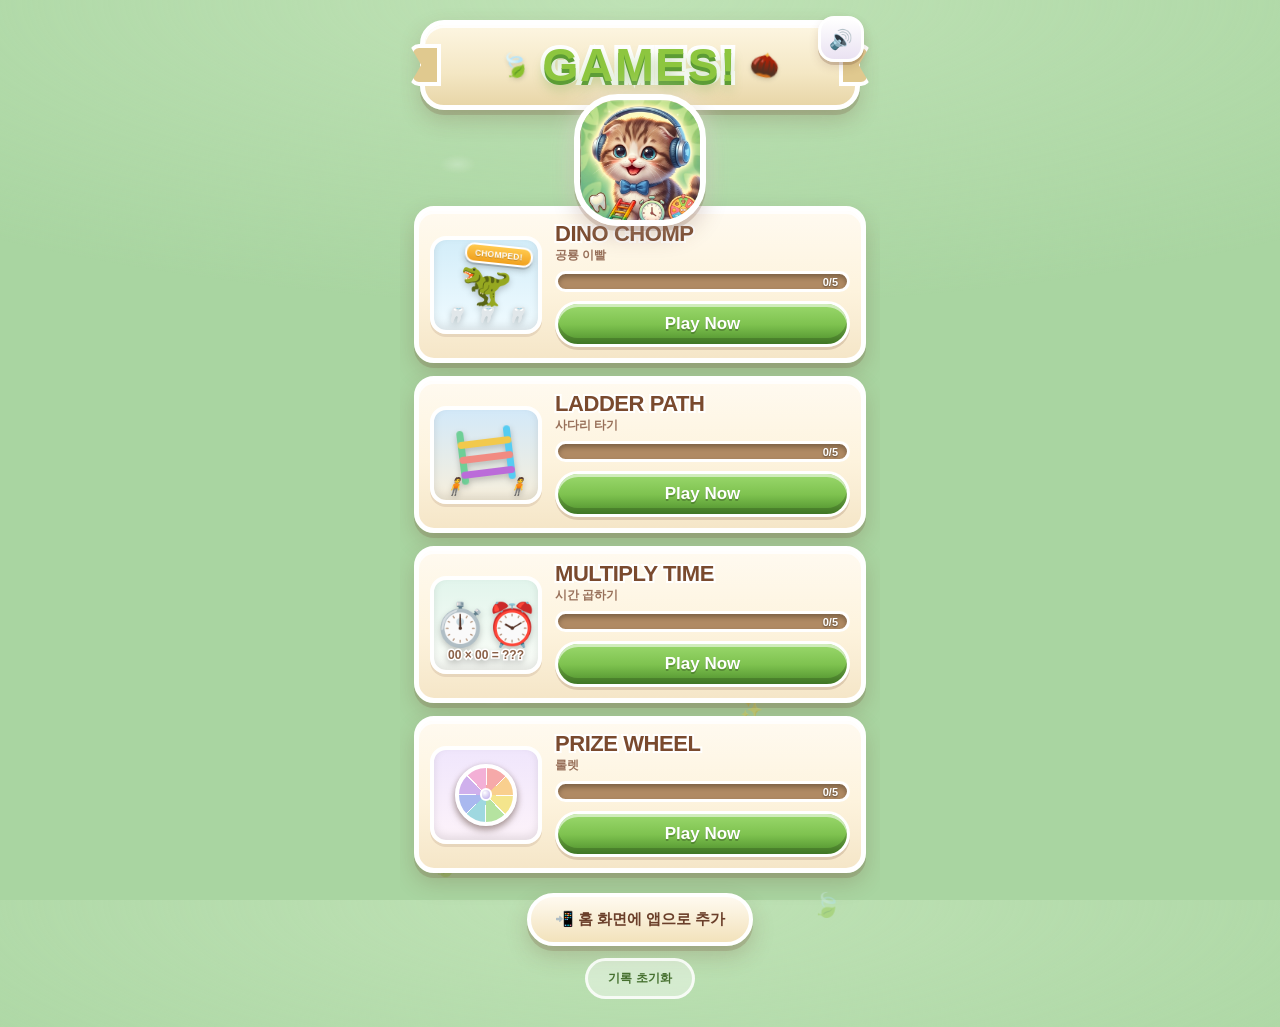
==== commit 961006fe: "제미나이 그림 생성 연동 캐릭터와 배경을 제미나이로 만들어 붙일 수 있는 경로를 만들었다. 그림이 없어도 게임이 그대로 돌아가도록 이모지·그라데이션으로 물러난다.  - tools/" ====
--- a/index.html
+++ b/index.html
@@ -40,6 +40,7 @@
 
   <script src="games.js"></script>
   <script src="shared/progress.js"></script>
+  <script src="shared/art.js"></script>
   <script src="shared/sound.js"></script>
   <script src="shared/fx.js"></script>
   <script src="main.js"></script>
--- a/shared/theme.css
+++ b/shared/theme.css
@@ -318,3 +318,15 @@
   15%  { opacity: 1; transform: translate(calc(-50% + var(--dx) * .45), calc(-50% + var(--dy) * -.25)) rotate(calc(var(--rot) * .3)) scale(1.1); }
   100% { opacity: 0; transform: translate(calc(-50% + var(--dx)), calc(-50% + var(--dy))) rotate(var(--rot)) scale(.85); }
 }
+
+/* ===== 생성된 그림 =====
+   이모지 위에 덮여 그려집니다. 파일이 없으면 스스로 사라져 이모지가 남습니다. */
+.artImg {
+  position: absolute;
+  inset: 0;
+  width: 100%;
+  height: 100%;
+  object-fit: cover;
+  border-radius: inherit;
+  pointer-events: none;
+}
--- a/main.css
+++ b/main.css
@@ -2,7 +2,8 @@
 
 body {
   background:
-    radial-gradient(130% 55% at 50% 0%, #c6e6bc 0%, transparent 62%),
+    radial-gradient(130% 55% at 50% 0%, rgba(198, 230, 188, .75) 0%, transparent 62%),
+    url("shared/art/bg-main.jpg") center / cover no-repeat,
     var(--green-bg);
 }
 
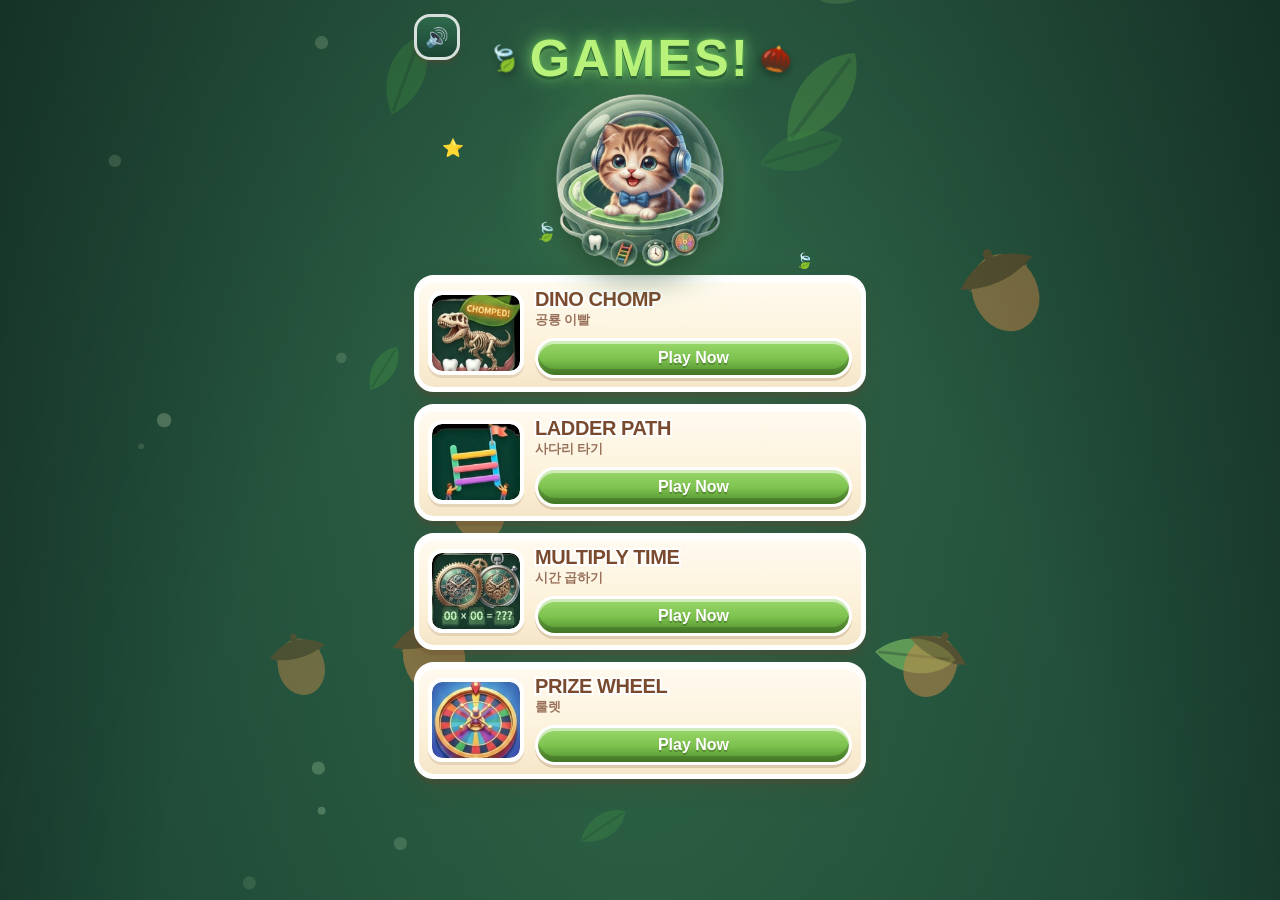
==== commit feabe1ba: "첨부 그림으로 아이콘·배경 교체, 스톱워치 화면에 새 그림 반영 메인 화면 - 앱 아이콘과 마스코트를 첨부한 고양이 그림에서 새로 뽑음   (검은 배경을 지운 투명 PNG. 그동안" ====
--- a/index.html
+++ b/index.html
@@ -3,7 +3,7 @@
 <head>
 <meta charset="utf-8">
 <meta name="viewport" content="width=device-width, initial-scale=1, viewport-fit=cover">
-<meta name="theme-color" content="#a9d5a1">
+<meta name="theme-color" content="#163a2d">
 <meta name="description" content="공룡 이빨 · 사다리 타기 · 시간 곱하기 · 룰렛, 네 가지 복불복 미니게임">
 <title>GAMES!</title>
 
@@ -28,18 +28,12 @@
       <span class="banner__leaf banner__leaf--r">🌰</span>
     </h1>
 
-    <img class="mascot" src="앱아이콘.jpg" alt="헤드폰을 쓴 고양이 마스코트">
+    <img class="mascot" src="앱아이콘.png" alt="헤드폰을 쓴 고양이 마스코트">
 
     <main class="cards" id="cards"></main>
-
-    <footer class="main__foot">
-      <button class="install" id="install" type="button" hidden>📲 홈 화면에 앱으로 추가</button>
-      <button class="resetAll" id="resetAll" type="button">기록 초기화</button>
-    </footer>
   </div>
 
   <script src="games.js"></script>
-  <script src="shared/progress.js"></script>
   <script src="shared/art.js"></script>
   <script src="shared/sound.js"></script>
   <script src="shared/fx.js"></script>
--- a/shared/theme.css
+++ b/shared/theme.css
@@ -9,6 +9,11 @@
   /* 배경 */
   --green-bg: #a9d5a1;
   --green-bg-deep: #8fc686;
+
+  /* 메인 화면의 진한 숲 색 (앱 아이콘·카드 그림과 맞춘 값) */
+  --forest: #163a2d;
+  --forest-deep: #0e2a20;
+  --leaf: #8dd85f;
   --cream: #fdf3dd;
   --cream-deep: #f5e6c8;
   --paper: #f9f5ec;
--- a/main.css
+++ b/main.css
@@ -1,88 +1,68 @@
 /* ===== 메인 선택화면 ===== */
 
 body {
-  background:
-    radial-gradient(130% 55% at 50% 0%, rgba(198, 230, 188, .75) 0%, transparent 62%),
-    url("shared/art/bg-main.jpg") center / cover no-repeat,
-    var(--green-bg);
+  /* 붙박이(fixed)로 두면 iOS 에서 어긋나므로, 문서 전체를 덮게 둡니다 */
+  background: var(--forest) url("shared/art/bg-forest.svg") center top / cover no-repeat;
 }
 
 .main {
-  padding: 16px 14px calc(28px + env(safe-area-inset-bottom));
+  padding: 14px 14px calc(28px + env(safe-area-inset-bottom));
   min-height: 100vh;
 }
 
-/* 은은한 잎사귀 얼룩 */
-.main__deco {
-  position: absolute;
-  inset: 0;
-  pointer-events: none;
-  opacity: .35;
-  background-image:
-    radial-gradient(ellipse 26px 14px at 12% 16%, rgba(255,255,255,.6), transparent 70%),
-    radial-gradient(ellipse 32px 18px at 88% 28%, rgba(255,255,255,.5), transparent 70%),
-    radial-gradient(ellipse 22px 12px at 20% 68%, rgba(255,255,255,.45), transparent 70%),
-    radial-gradient(ellipse 30px 16px at 80% 84%, rgba(255,255,255,.55), transparent 70%),
-    radial-gradient(ellipse 24px 13px at 50% 42%, rgba(255,255,255,.35), transparent 70%);
+/* 배너가 글씨만 남아서 위 모서리가 비었습니다 — 참고 화면처럼 왼쪽 위로 올립니다 */
+.main .sfxBtn {
+  top: 14px;
+  left: 14px;
+  right: auto;
+  background: linear-gradient(180deg, #2f6a4c, #1b4433);
+  border-color: rgba(255, 255, 255, .82);
+  color: #eafbe2;
 }
 
+/* 은은한 잎사귀 얼룩 */
+/* 배경 그림은 body 가 맡고, 여기에는 반짝임만 얹습니다 */
+.main__deco { position: absolute; inset: 0; pointer-events: none; }
+
 /* ---- 타이틀 배너 ---- */
+/* 참고 화면처럼 상자 없이 빛나는 글씨만 둡니다 */
 .banner {
   position: relative;
   z-index: 2;
   display: flex;
   align-items: center;
   justify-content: center;
-  gap: 12px;
-  margin: 4px 6px 0;
-  padding: 13px 22px;
-  border: 5px solid #ffffff;
-  border-radius: 24px;
-  background: linear-gradient(180deg, #fdf6e2 0%, #f4e7c4 60%, #e8d6a8 100%);
-  box-shadow: inset 0 3px 0 rgba(255,255,255,.9), var(--drop-md);
+  gap: 10px;
+  margin: 10px 6px 0;
+  padding: 4px 8px;
 }
-/* 배너 양쪽에 붙는 리본 꼬리 */
-.banner::before,
-.banner::after {
-  content: "";
-  position: absolute;
-  top: 50%;
-  width: 24px;
-  height: 34px;
-  background: #e0c98f;
-  border: 4px solid #fff;
-  transform: translateY(-50%);
-  z-index: -1;
-}
-.banner::before { left: -16px; border-radius: 10px 0 0 10px; clip-path: polygon(0 0, 100% 0, 100% 100%, 0 100%, 38% 50%); }
-.banner::after  { right: -16px; border-radius: 0 10px 10px 0; clip-path: polygon(0 0, 100% 0, 62% 50%, 100% 100%, 0 100%); }
-
 .banner__text {
-  font-size: clamp(36px, 11vw, 46px);
+  font-size: clamp(38px, 12vw, 52px);
   font-weight: 900;
   letter-spacing: .04em;
-  color: #8dc63f;
-  -webkit-text-stroke: 8px #ffffff;
+  color: #b9f27a;
+  -webkit-text-stroke: 3px #2c6b3c;
   paint-order: stroke fill;
-  text-shadow: 0 4px 0 #5c9c35, 0 8px 12px rgba(92, 156, 53, .4);
+  text-shadow:
+    0 3px 0 #2b5f34,
+    0 0 14px rgba(150, 240, 120, .75),
+    0 0 34px rgba(120, 220, 100, .45);
 }
-.banner__leaf { font-size: 24px; filter: drop-shadow(0 2px 2px rgba(0,0,0,.15)); }
+.banner__leaf { font-size: 26px; filter: drop-shadow(0 3px 4px rgba(0,0,0,.4)); }
 .banner__leaf--l { transform: rotate(-18deg); }
 .banner__leaf--r { transform: rotate(14deg); }
 
 /* ---- 마스코트 ---- */
+/* 투명 PNG 라서 테두리 없이 그대로 띄웁니다 */
 .mascot {
   position: relative;
   z-index: 3;
   display: block;
-  width: 132px;
-  height: 132px;
-  margin: -16px auto -36px;
-  object-fit: cover;
-  object-position: 50% 42%;
-  border: 6px solid #ffffff;
-  border-radius: 44px;
-  box-shadow: var(--drop-md), 0 0 26px rgba(255, 255, 255, .55);
+  width: 168px;
+  height: auto;
+  margin: 2px auto -6px;
+  filter: drop-shadow(0 10px 16px rgba(0, 0, 0, .45))
+          drop-shadow(0 0 26px rgba(140, 235, 130, .35));
   animation: float 3.4s ease-in-out infinite;
 }
 
@@ -92,17 +72,17 @@
   z-index: 2;
   display: flex;
   flex-direction: column;
-  gap: 13px;
-  margin-top: 16px;
+  gap: 12px;
+  margin-top: 14px;
 }
 
 .card {
   position: relative;
   display: grid;
-  grid-template-columns: 112px 1fr;
-  gap: 13px;
+  grid-template-columns: 96px 1fr;
+  gap: 11px;
   align-items: center;
-  padding: 11px;
+  padding: 9px;
   border: 5px solid #ffffff;
   border-radius: var(--radius);
   background: linear-gradient(180deg, #fffaf0 0%, var(--cream) 55%, var(--cream-deep) 100%);
@@ -117,7 +97,7 @@
 .card__title {
   display: block;
   margin-bottom: 2px;
-  font-size: 22px;
+  font-size: 20px;
   font-weight: 900;
   line-height: 1.05;
   letter-spacing: -.02em;
@@ -125,49 +105,18 @@
   -webkit-text-stroke: 4px #fff;
   paint-order: stroke fill;
 }
-.card__ko { display: block; font-size: 12px; font-weight: 800; color: var(--brown-soft); }
-
-/* 진행바 */
-.bar {
-  position: relative;
-  display: block;
-  height: 21px;
-  margin: 7px 0 9px;
-  border: 3px solid #fff;
-  border-radius: 999px;
-  background: #b08a63;
-  box-shadow: inset 0 3px 5px rgba(0, 0, 0, .3);
-  overflow: hidden;
-}
-.bar__fill {
-  display: block;
-  height: 100%;
-  border-radius: 999px;
-  background: linear-gradient(180deg, #c3ef86, #7ec24f 55%, #5f9f36);
-  box-shadow: inset 0 2px 0 rgba(255, 255, 255, .55);
-  transition: width .5s cubic-bezier(.2, 1, .4, 1);
-}
-.bar__label {
-  position: absolute;
-  top: 50%;
-  right: 9px;
-  transform: translateY(-50%);
-  font-size: 11px;
-  font-weight: 900;
-  color: #fff;
-  text-shadow: 0 1px 2px rgba(0, 0, 0, .55);
-}
+.card__ko { display: block; margin-bottom: 9px; font-size: 12.5px; font-weight: 800; color: var(--brown-soft); }
 
 .card__play {
   position: relative;
   display: block;
-  padding: 10px 0;
+  padding: 8px 0;
   border: 3px solid #fff;
   border-radius: 999px;
   background: linear-gradient(180deg, #9ad86c 0%, var(--btn-green) 52%, var(--btn-green-deep) 100%);
   box-shadow: var(--gloss), 0 3px 0 rgba(107, 63, 42, .18);
   color: #fff;
-  font-size: 17px;
+  font-size: 16px;
   font-weight: 900;
   text-align: center;
   text-shadow: 0 2px 0 rgba(0, 0, 0, .22);
@@ -178,135 +127,42 @@
   position: relative;
   display: grid;
   place-items: center;
-  height: 98px;
+  height: 84px;
   border: 4px solid #fff;
-  border-radius: 16px;
+  border-radius: 14px;
   overflow: hidden;
-  font-size: 42px;
-  box-shadow: inset 0 -4px 8px rgba(0, 0, 0, .1), 0 3px 0 rgba(107, 63, 42, .12);
+  box-shadow: inset 0 -4px 8px rgba(0, 0, 0, .08), 0 3px 0 rgba(107, 63, 42, .12);
 }
-.thumb > span { filter: drop-shadow(0 3px 3px rgba(0,0,0,.22)); }
 .thumb--dino   { background: linear-gradient(180deg, #d3edf9, #f0fbff); }
-.thumb--ladder { background: linear-gradient(180deg, #d3e9f9, #f7efdc); }
-.thumb--watch  { background: linear-gradient(180deg, #e2f5ec, #fbfdf8); }
-.thumb--wheel  { background: linear-gradient(180deg, #f0e6fc, #fdf3fa); }
+.thumb--ladder { background: linear-gradient(180deg, #dbeaf7, #f8f0dd); }
+.thumb--watch  { background: linear-gradient(180deg, #e6f4ee, #fbfdf8); }
+.thumb--wheel  { background: linear-gradient(180deg, #f1e7fc, #fdf4fa); }
+
+/* 그려 넣은 그림이 있으면 SVG 위를 덮습니다. 파일이 없으면 SVG 가 그대로 보입니다. */
+.thumb .artImg { border-radius: 10px; }
+/* 그림에 CHOMPED! 딱지가 이미 그려져 있어 겹치지 않게 숨깁니다 */
+.thumb:has(.artImg) .thumb__tag { display: none; }
+
+.tsvg {
+  width: 100%;
+  height: 100%;
+  padding: 1px;
+  filter: drop-shadow(0 2px 2px rgba(107, 63, 42, .18));
+}
 
 .thumb__tag {
   position: absolute;
-  top: 5px;
-  right: 5px;
-  padding: 3px 8px;
+  top: 4px;
+  right: 4px;
+  padding: 2px 7px;
   border: 2px solid #fff;
-  border-radius: 9px;
+  border-radius: 8px;
   background: linear-gradient(180deg, #ffc94d, #f0a01e);
   color: #fff;
-  font-size: 8.5px;
+  font-size: 8px;
   font-weight: 900;
-  letter-spacing: .02em;
   text-shadow: 0 1px 0 rgba(0,0,0,.2);
   box-shadow: 0 2px 0 rgba(0,0,0,.15);
   transform: rotate(6deg);
 }
-.thumb__teeth {
-  position: absolute;
-  inset: auto 6px 6px;
-  display: flex;
-  justify-content: space-around;
-  font-size: 15px;
-}
 
-/* 미니 사다리 */
-.miniLadder {
-  position: relative;
-  width: 64px;
-  height: 54px;
-  transform: rotate(-7deg);
-  filter: drop-shadow(0 3px 3px rgba(0,0,0,.2));
-}
-.miniLadder i { position: absolute; border-radius: 999px; }
-.miniLadder i:nth-child(1) { left: 5px;  top: 0; width: 7px; height: 100%; background: #6fcf97; }
-.miniLadder i:nth-child(2) { right: 5px; top: 0; width: 7px; height: 100%; background: #56ccf2; }
-.miniLadder i:nth-child(3) { left: 5px; top: 20%; width: calc(100% - 10px); height: 7px; background: #f2c94c; }
-.miniLadder i:nth-child(4) { left: 5px; top: 48%; width: calc(100% - 10px); height: 7px; background: #f28b82; }
-.miniLadder i:nth-child(5) { left: 5px; top: 76%; width: calc(100% - 10px); height: 7px; background: #bb6bd9; }
-.thumb__pins {
-  position: absolute;
-  inset: auto 10px 3px;
-  display: flex;
-  justify-content: space-between;
-  font-size: 17px;
-}
-
-/* 미니 스톱워치 */
-.thumb__eq {
-  position: absolute;
-  inset: auto 0 8px;
-  font-size: 12px;
-  font-weight: 900;
-  color: #8a6047;
-  text-align: center;
-  -webkit-text-stroke: 3px #fff;
-  paint-order: stroke fill;
-}
-
-/* 미니 룰렛 — 흰 칸막이까지 겹쳐 그립니다 */
-.miniWheel {
-  position: relative;
-  width: 62px;
-  height: 62px;
-  border-radius: 50%;
-  border: 4px solid #fff;
-  box-shadow: 0 3px 7px rgba(107, 63, 42, .35);
-  background:
-    repeating-conic-gradient(rgba(255,255,255,.95) 0deg 3deg, transparent 3deg 45deg),
-    conic-gradient(
-      var(--c1) 0 45deg, var(--c2) 45deg 90deg, var(--c3) 90deg 135deg,
-      var(--c4) 135deg 180deg, var(--c5) 180deg 225deg, var(--c6) 225deg 270deg,
-      var(--c7) 270deg 315deg, var(--c8) 315deg 360deg);
-  animation: spinSlow 9s linear infinite;
-}
-.miniWheel::after {
-  content: "";
-  position: absolute;
-  inset: 38%;
-  border-radius: 50%;
-  background: radial-gradient(circle at 34% 30%, #fff, #b9a6e8);
-  border: 2px solid #fff;
-}
-@keyframes spinSlow { to { transform: rotate(360deg); } }
-
-/* ---- 하단 ---- */
-.main__foot {
-  position: relative;
-  z-index: 2;
-  margin-top: 20px;
-  text-align: center;
-}
-.install {
-  display: block;
-  margin: 0 auto 12px;
-  padding: 13px 24px;
-  border: 4px solid #fff;
-  border-radius: 999px;
-  background: linear-gradient(180deg, #fffaf0, #f2e2bb);
-  color: #6b3f2a;
-  font-family: inherit;
-  font-size: 15px;
-  font-weight: 900;
-  cursor: pointer;
-  box-shadow: var(--drop-md);
-  animation: float 2.6s ease-in-out infinite;
-}
-.install:active { transform: translateY(4px); animation: none; }
-.resetAll {
-  padding: 9px 20px;
-  border: 3px solid rgba(255, 255, 255, .8);
-  border-radius: 999px;
-  background: rgba(255, 255, 255, .4);
-  color: #46702f;
-  font-family: inherit;
-  font-size: 12px;
-  font-weight: 900;
-  cursor: pointer;
-}
-.resetAll:active { transform: translateY(2px); }
